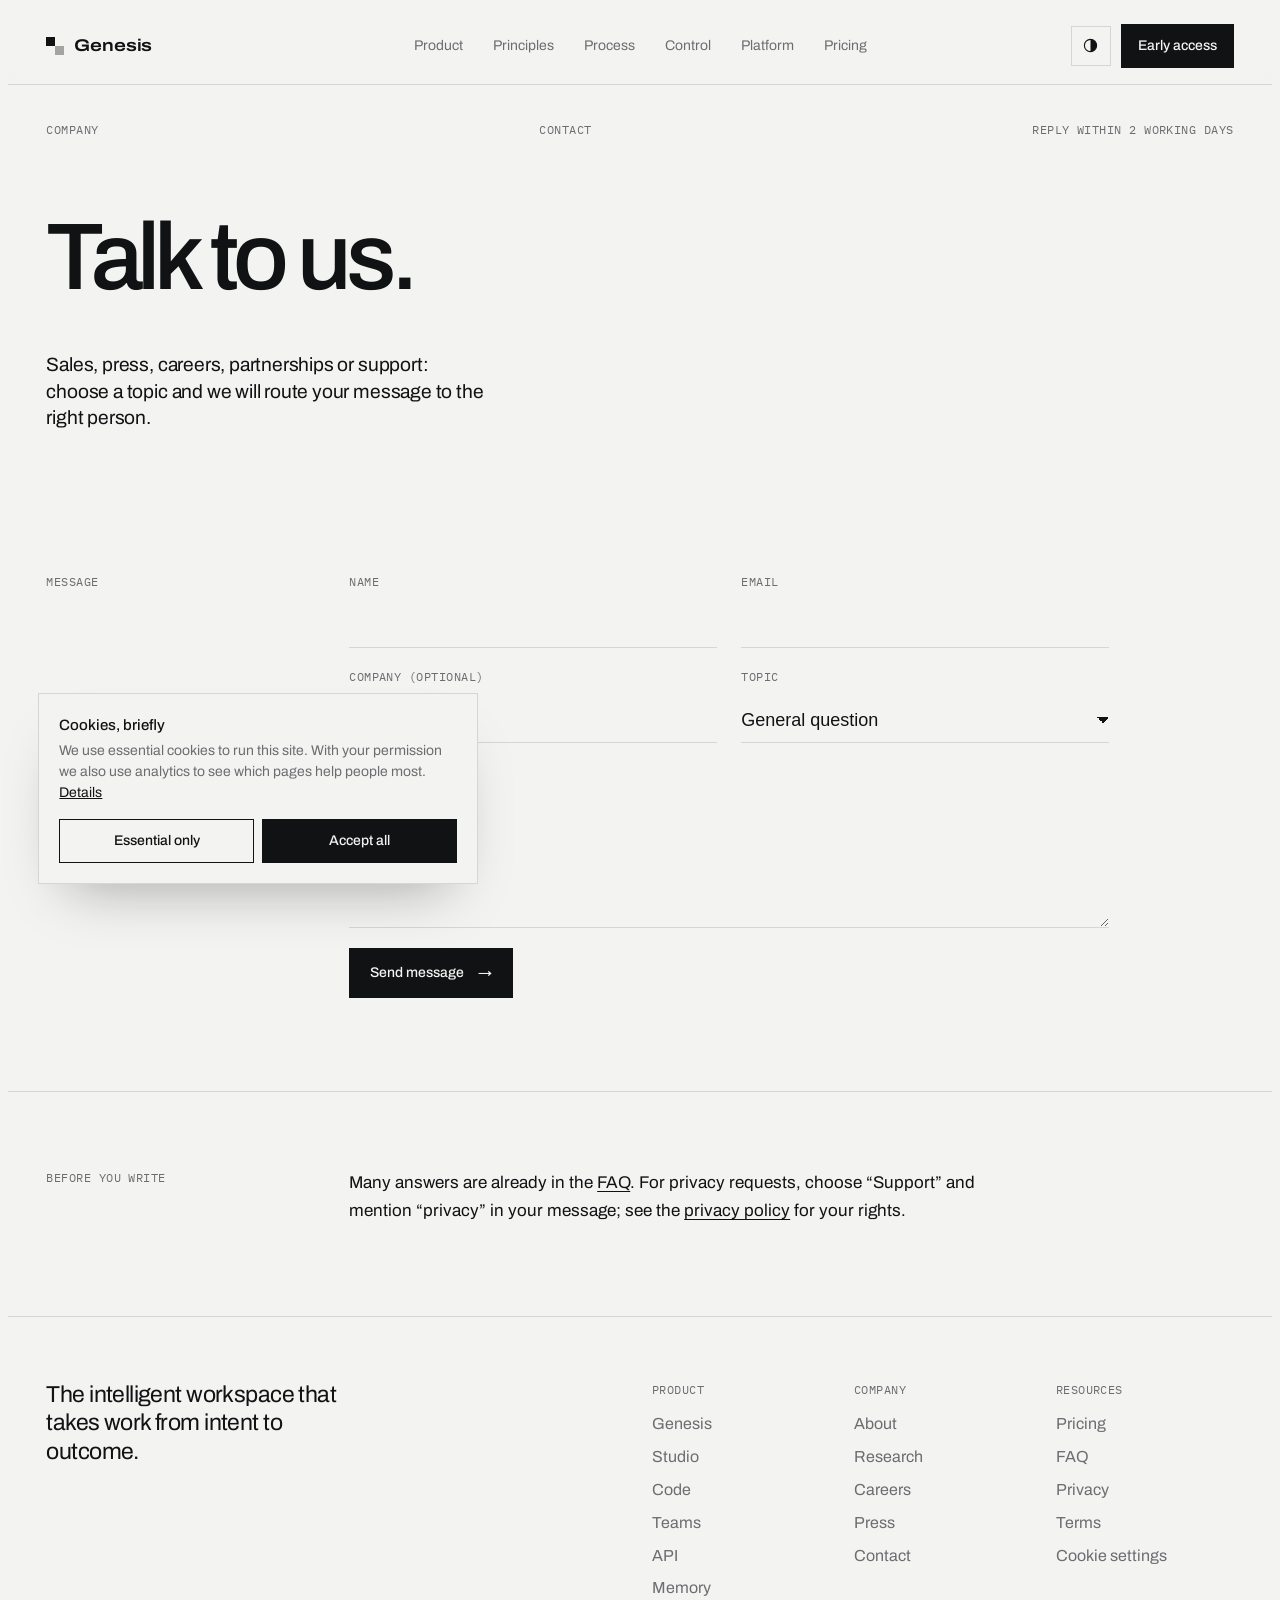
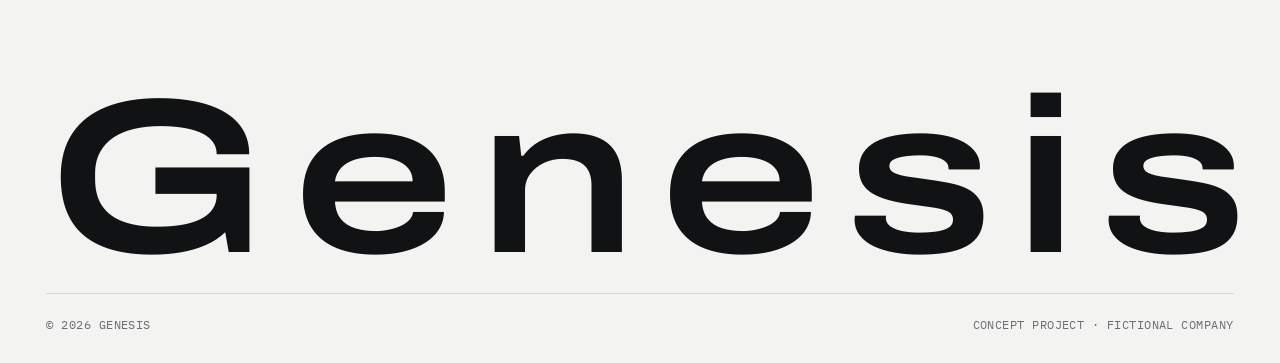
==== contact.html @ c9a2adde "Publish Genesis website Co-Authored-By: Claude Opus 5.5 <noreply@anthropic.com>" ====
<!doctype html>
<html lang="en">
<head>
<meta charset="utf-8">
<meta name="viewport" content="width=device-width,initial-scale=1,viewport-fit=cover">
<title>Contact · Genesis</title>
<meta name="description" content="Contact Genesis about sales, press, careers, partnerships or support.">
<meta property="og:type" content="website">
<meta property="og:site_name" content="Genesis">
<meta property="og:title" content="Contact · Genesis">
<meta property="og:description" content="Contact Genesis about sales, press, careers, partnerships or support.">
<meta property="og:image" content="https://wertyfff.github.io/genesis/og.jpg">
<meta name="twitter:card" content="summary_large_image">
<meta name="theme-color" content="#F3F3F1">
<link rel="icon" href="data:image/svg+xml,%3Csvg xmlns=%27http://www.w3.org/2000/svg%27 viewBox=%270 0 18 18%27%3E%3Crect width=%279%27 height=%279%27 fill=%27%23111214%27/%3E%3Crect x=%279%27 y=%279%27 width=%279%27 height=%279%27 fill=%27%23111214%27 opacity=%27.35%27/%3E%3C/svg%3E">
<link rel="preconnect" href="https://fonts.googleapis.com">
<link rel="preconnect" href="https://fonts.gstatic.com" crossorigin>
<link rel="stylesheet" href="https://fonts.googleapis.com/css2?family=Archivo:wdth,wght@62..125,100..900&family=IBM+Plex+Mono:wght@400;500&display=swap">
<script>(function(){
  try{var t=localStorage.getItem('genesis-theme');if(t==='light'||t==='dark')document.documentElement.setAttribute('data-site-theme',t)}catch(e){}
  if('scrollRestoration' in history) history.scrollRestoration='manual';
})();</script>
<link rel="stylesheet" href="assets/site.css">
</head>
<body>
<header class="nav wrap" id="nav">
  <a class="brand" href="index.html" aria-label="Genesis home"><span class="mark" aria-hidden="true"><i></i><i></i></span>Genesis</a>
  <nav class="links" aria-label="Sections">
    <a href="index.html#product">Product</a>
    <a href="index.html#principles">Principles</a>
    <a href="index.html#process">Process</a>
    <a href="index.html#control">Control</a>
    <a href="index.html#platform">Platform</a>
    <a href="index.html#pricing">Pricing</a>
  </nav>
  <div class="nav-r">
    <button class="icon-btn" id="theme" type="button" aria-label="Toggle theme">
      <svg width="15" height="15" viewBox="0 0 16 16" aria-hidden="true"><circle cx="8" cy="8" r="6.5" fill="none" stroke="currentColor" stroke-width="1.2"/><path d="M8 1.5a6.5 6.5 0 0 1 0 13z" fill="currentColor"/></svg>
    </button>
    <a class="btn" href="index.html#join"><span class="lab"><b>Early access</b><i>Early access</i></span></a>
    <button class="icon-btn burger" id="burger" type="button" aria-label="Open menu" aria-expanded="false" aria-controls="mmenu"><span></span></button>
  </div>
</header>

<div class="mmenu" id="mmenu">
  <nav aria-label="Mobile">
    <a href="index.html#product">Product</a>
    <a href="index.html#principles">Principles</a>
    <a href="index.html#process">Process</a>
    <a href="index.html#control">Control</a>
    <a href="index.html#platform">Platform</a>
    <a href="index.html#pricing">Pricing</a>
    <a href="about.html">Company</a>
    <a href="index.html#join">Early access</a>
  </nav>
  <span class="mono muted">Genesis · The intelligent workspace</span>
</div>

<main id="top">
  <section class="ph wrap">
    <div class="ph-meta mono muted"><span>Company</span><span>Contact</span><span>Reply within 2 working days</span></div>
    <h1 class="d lines sm"><span class="ln"><span>Talk to us.</span></span></h1>
    <div class="ph-foot"><p>Sales, press, careers, partnerships or support: choose a topic and we will route your message to the right person.</p></div>
  </section>
  <section class="blk wrap" style="border-top:0">
    <span class="mono muted">Message</span>
    <div class="body">
      <form class="cform nf" name="contact" method="POST" data-netlify="true" netlify-honeypot="company_site" data-ok="Thank you. Your message is on its way; we reply within two working days." novalidate>
        <input type="hidden" name="form-name" value="contact">
        <p class="hp"><label>Leave this empty <input name="company_site" tabindex="-1" autocomplete="off"></label></p>
        <div class="field"><label for="c-name">Name</label><input id="c-name" name="name" required data-label="your name" autocomplete="name"></div>
        <div class="field"><label for="c-email">Email</label><input id="c-email" name="email" type="email" required autocomplete="email"></div>
        <div class="field"><label for="c-company">Company <span>(optional)</span></label><input id="c-company" name="company" autocomplete="organization"></div>
        <div class="field"><label for="topic">Topic</label><select id="topic" name="topic">
          <option value="general">General question</option><option value="sales">Sales and Teams</option><option value="press">Press</option>
          <option value="careers">Careers</option><option value="partners">API and partnerships</option><option value="support">Support</option></select></div>
        <div class="field full"><label for="c-msg">Message</label><textarea id="c-msg" name="message" required data-label="a message"></textarea></div>
        <div class="full"><button class="btn" type="submit"><span class="lab"><b>Send message</b><i>Send message</i></span><span class="arr">→</span></button></div>
      </form>
      <p class="cform-msg form-msg mono muted" aria-live="polite"></p>
    </div>
  </section>
  <section class="blk wrap">
    <span class="mono muted">Before you write</span>
    <div class="body"><div class="prose"><p>Many answers are already in the <a href="index.html#faq">FAQ</a>. For privacy requests, choose “Support” and mention “privacy” in your message; see the <a href="privacy.html">privacy policy</a> for your rights.</p></div></div>
  </section>
</main>

<footer class="wrap">
  <div class="f-cols">
    <p class="f-lead">The intelligent workspace that takes work from intent to outcome.</p>
    <div class="f-col"><h4 class="mono muted">Product</h4><ul><li><a href="genesis.html">Genesis</a></li><li><a href="studio.html">Studio</a></li><li><a href="code.html">Code</a></li><li><a href="teams.html">Teams</a></li><li><a href="api.html">API</a></li><li><a href="memory.html">Memory</a></li></ul></div>
    <div class="f-col"><h4 class="mono muted">Company</h4><ul><li><a href="about.html">About</a></li><li><a href="research.html">Research</a></li><li><a href="careers.html">Careers</a></li><li><a href="press.html">Press</a></li><li><a href="contact.html">Contact</a></li></ul></div>
    <div class="f-col"><h4 class="mono muted">Resources</h4><ul><li><a href="index.html#pricing">Pricing</a></li><li><a href="index.html#faq">FAQ</a></li><li><a href="privacy.html">Privacy</a></li><li><a href="terms.html">Terms</a></li><li><button class="f-cookie" type="button" data-cookie-settings>Cookie settings</button></li></ul></div>
  </div>
  <p class="wordmark" aria-hidden="true"><span>G</span><span>e</span><span>n</span><span>e</span><span>s</span><span>i</span><span>s</span></p>
  <div class="f-bot mono muted"><span>© 2026 Genesis</span><span>Concept project · fictional company</span></div>
</footer>

<div class="cookie" id="cookie" role="dialog" aria-label="Cookie preferences" hidden>
  <p><b>Cookies, briefly</b>We use essential cookies to run this site. With your permission we also use analytics to see which pages help people most. <a href="privacy.html#cookies">Details</a></p>
  <div class="cookie-b">
    <button class="btn line" type="button" data-c="essential"><span class="lab"><b>Essential only</b><i>Essential only</i></span></button>
    <button class="btn" type="button" data-c="all"><span class="lab"><b>Accept all</b><i>Accept all</i></span></button>
  </div>
</div>

<script src="assets/site.js"></script>
</body>
</html>
---- assets/site.css ----
/* Layout: monochrome editorial grid; full-bleed "light plates" (rendered daylight falling on stone, fog, graphite) stand in for photography; one variable grotesk set huge and tight, mono for captions */
:root{
  --bg:#F3F3F1;
  --bg2:#E9E9E6;
  --fg:#111214;
  --muted:#6C6D71;
  --line:rgba(17,18,20,.13);
  --f-display:"Archivo","Helvetica Neue",Arial,sans-serif;
  --f-body:"Archivo","Helvetica Neue",Arial,sans-serif;
  --f-mono:"IBM Plex Mono",ui-monospace,Consolas,monospace;
  --gutter:clamp(16px,3vw,48px);
  --ease:cubic-bezier(.22,.8,.12,1);
  --ease-io:cubic-bezier(.7,0,.2,1);
  --grain:none;
}
@media (prefers-color-scheme: dark){
  :root:not([data-theme="light"]){--bg:#0F1011;--bg2:#18191B;--fg:#ECECE8;--muted:#8D8E92;--line:rgba(236,236,232,.13);color-scheme:dark}
}
:root[data-theme="dark"]{--bg:#0F1011;--bg2:#18191B;--fg:#ECECE8;--muted:#8D8E92;--line:rgba(236,236,232,.13);color-scheme:dark}
/* the visitor's saved choice wins over everything above */
:root[data-site-theme="light"]{--bg:#F3F3F1;--bg2:#E9E9E6;--fg:#111214;--muted:#6C6D71;--line:rgba(17,18,20,.13);color-scheme:light}
:root[data-site-theme="dark"]{--bg:#0F1011;--bg2:#18191B;--fg:#ECECE8;--muted:#8D8E92;--line:rgba(236,236,232,.13);color-scheme:dark}

*{box-sizing:border-box}
html{scroll-behavior:smooth}
body{background:var(--bg);color:var(--fg);font-family:var(--f-body);font-size:16px;line-height:1.55;-webkit-font-smoothing:antialiased;overflow-x:clip;transition:background .6s var(--ease),color .6s var(--ease)}
body.lock{overflow:hidden}
::selection{background:var(--fg);color:var(--bg)}
a{color:inherit}
button,input{font:inherit;color:inherit}
:focus-visible{outline:1.5px solid var(--fg);outline-offset:4px}
.wrap{padding-inline:var(--gutter)}
.mono{font-family:var(--f-mono);font-size:11.5px;letter-spacing:.04em;text-transform:uppercase;font-weight:400}
.muted{color:var(--muted)}
.sr{position:absolute;width:1px;height:1px;overflow:hidden;clip:rect(0 0 0 0);white-space:nowrap}
.d{font-family:var(--f-display);font-stretch:100%;letter-spacing:-.045em;line-height:.92;font-weight:560;margin:0;text-wrap:balance}

/* ---------- buttons ---------- */
.btn{display:inline-flex;align-items:center;gap:14px;background:var(--fg);color:var(--bg);border:1px solid var(--fg);padding:13px 20px;font-size:14px;font-weight:500;text-decoration:none;cursor:pointer;position:relative;overflow:hidden;white-space:nowrap}
.btn span{position:relative;display:inline-block;transition:transform .55s var(--ease)}
.btn .lab{overflow:hidden;display:inline-grid}
.btn .lab b,.btn .lab i{grid-area:1/1;font:inherit;font-style:normal;transition:transform .55s var(--ease)}
.btn .lab i{transform:translateY(110%)}
.btn:hover .lab b{transform:translateY(-110%)}
.btn:hover .lab i{transform:none}
.btn .arr{transition:transform .55s var(--ease)}
.btn:hover .arr{transform:translateX(4px)}
.btn.line{background:transparent;color:var(--fg)}
.tlink{font-size:14px;text-decoration:none;display:inline-flex;gap:10px;align-items:center;padding-block:6px;background:linear-gradient(currentColor,currentColor) 0 100%/100% 1px no-repeat;transition:background-size .5s var(--ease)}
.tlink:hover{background-size:0 1px;background-position:100% 100%}

/* ---------- nav ---------- */
.nav{position:sticky;top:env(safe-area-inset-top,0px);z-index:60;display:grid;grid-template-columns:1fr auto 1fr;align-items:center;gap:20px;padding-block:16px;background:color-mix(in srgb,var(--bg) 86%,transparent);backdrop-filter:blur(16px) saturate(1.1);-webkit-backdrop-filter:blur(16px);border-bottom:1px solid var(--line);transition:transform .6s var(--ease),background .6s}
.nav.hide{transform:translateY(-100%)}
.brand{display:flex;align-items:center;gap:10px;text-decoration:none;font-family:var(--f-display);font-weight:640;font-stretch:118%;font-size:17px;letter-spacing:-.01em;justify-self:start}
.mark{width:18px;height:18px;position:relative;flex:none}
.mark i{position:absolute;width:9px;height:9px;background:var(--fg);transition:transform .7s var(--ease)}
.mark i:nth-child(1){left:0;top:0}
.mark i:nth-child(2){right:0;bottom:0;opacity:.35}
.brand:hover .mark i:nth-child(1){transform:translate(9px,9px)}
.brand:hover .mark i:nth-child(2){transform:translate(-9px,-9px)}
.links{display:flex;gap:30px}
.links a{text-decoration:none;font-size:14px;color:var(--muted);transition:color .3s}
.links a:hover,.links a.on{color:var(--fg)}
.nav-r{display:flex;align-items:center;gap:10px;justify-self:end}
.icon-btn{width:40px;height:40px;border:1px solid var(--line);background:transparent;cursor:pointer;display:grid;place-items:center;transition:border-color .3s,background .3s;flex:none}
.icon-btn:hover{border-color:var(--fg)}
.burger{display:none}
.burger span{width:16px;height:1.5px;background:currentColor;display:block;position:relative;transition:background .3s}
.burger span::before,.burger span::after{content:"";position:absolute;left:0;width:16px;height:1.5px;background:currentColor;transition:transform .5s var(--ease)}
.burger span::before{top:-5px}.burger span::after{top:5px}
.menu-open .burger span{background:transparent}
.menu-open .burger span::before{transform:translateY(5px) rotate(45deg)}
.menu-open .burger span::after{transform:translateY(-5px) rotate(-45deg)}
.nav .btn{padding:10px 16px}

.mmenu{position:fixed;inset:0;z-index:55;background:var(--bg);padding:calc(env(safe-area-inset-top,0px) + 96px) var(--gutter) calc(env(safe-area-inset-bottom,0px) + 28px);display:flex;flex-direction:column;justify-content:space-between;clip-path:inset(0 0 100% 0);transition:clip-path .8s var(--ease-io);visibility:hidden}
.menu-open .mmenu{clip-path:inset(0);visibility:visible}
.mmenu nav{display:flex;flex-direction:column}
.mmenu a{font-family:var(--f-display);font-weight:520;font-size:clamp(40px,12vw,72px);letter-spacing:-.05em;line-height:1.02;text-decoration:none;padding-block:6px;transform:translateY(40px);opacity:0;transition:transform .8s var(--ease),opacity .8s var(--ease)}
.menu-open .mmenu a{transform:none;opacity:1}

/* ---------- plates (rendered imagery) ---------- */
.plate{position:relative;overflow:hidden;isolation:isolate;background:linear-gradient(var(--pa),var(--pb))}
.plate[data-tone="stone"]{--pa:#D2CFC9;--pb:#B9B5AE}
.plate[data-tone="fog"]{--pa:#C7CCD0;--pb:#ACB2B7}
.plate[data-tone="sand"]{--pa:#CFC5B6;--pb:#B6AB9B}
.plate[data-tone="graphite"]{--pa:#2E2F32;--pb:#1E1F21}
.plate[data-tone="ink"]{--pa:#1A1B1D;--pb:#0F1011}
.plate canvas{position:absolute;inset:0;width:100%;height:100%;display:block}
.plate::after{content:"";position:absolute;inset:0;background-image:var(--grain);background-size:180px;mix-blend-mode:overlay;opacity:.55;pointer-events:none;z-index:1}
.plate>.inner{position:relative;z-index:2}
.cap{display:flex;justify-content:space-between;gap:16px;padding-top:12px}

/* image reveal: wipes open from the top as it enters */
.js .wipe{clip-path:inset(0 0 0 0);transition:clip-path 1.4s var(--ease-io)}
.js .wipe.pre{clip-path:inset(0 0 100% 0)}
.js .wipe canvas{transition:transform 1.8s var(--ease-io)}
.js .wipe.pre canvas{transform:scale(1.12)}

/* text reveal */
.rv{transition:opacity 1s var(--ease),transform 1s var(--ease)}
.rv.pre{opacity:0;transform:translateY(32px)}
.ln{display:block;overflow:hidden;padding-bottom:.06em;margin-bottom:-.06em}
.ln>span{display:block}
.js .ln>span{transform:translateY(108%);transition:transform 1.3s var(--ease)}
.js .ready .ln>span{transform:none}

/* ---------- hero ---------- */
.hero{padding-block:clamp(20px,3vw,36px) 0}
.hero-meta{display:grid;grid-template-columns:repeat(3,minmax(0,1fr));gap:16px;padding-bottom:clamp(28px,6vw,90px)}
.hero-meta span:nth-child(2){text-align:center}.hero-meta span:nth-child(3){text-align:right}
h1.d{font-size:clamp(64px,15.4vw,290px);font-weight:540;letter-spacing:-.065em;line-height:.84}
h1 .ln:nth-child(2){text-align:right}
.hero-foot{display:grid;grid-template-columns:minmax(0,1fr) minmax(0,1fr);gap:24px 48px;align-items:end;padding-block:clamp(28px,4vw,56px) clamp(28px,4vw,48px)}
.hero-foot p{margin:0;max-width:36ch;font-size:clamp(17px,1.5vw,21px);line-height:1.4;letter-spacing:-.01em}
.hero-cta{display:flex;gap:24px;align-items:center;justify-content:flex-end;flex-wrap:wrap}
.hero-plate{aspect-ratio:21/9;max-width:100%}

/* ---------- statement ---------- */
.statement{display:grid;grid-template-columns:repeat(12,minmax(0,1fr));gap:24px;padding-block:clamp(90px,13vw,200px)}
.statement .mono{grid-column:1/4}
.statement p{grid-column:4/13;margin:0;font-family:var(--f-display);font-weight:480;font-size:clamp(28px,3.8vw,62px);line-height:1.06;letter-spacing:-.035em;text-wrap:pretty}
.js .statement .mw{opacity:.16;transition:opacity .4s linear}
.js .statement .mw.lit{opacity:1}

/* ---------- section head ---------- */
.sh{display:grid;grid-template-columns:repeat(12,minmax(0,1fr));gap:24px;padding-block:clamp(70px,9vw,140px) clamp(32px,4vw,56px);border-top:1px solid var(--line);align-items:end}
.sh .mono{grid-column:1/4;align-self:start}
.sh h2{grid-column:4/11;font-size:clamp(40px,6.4vw,112px)}
.sh-b{grid-column:4/13}
.sh p{grid-column:4/10;margin:20px 0 0;color:var(--muted);max-width:46ch;font-size:17px}

/* ---------- product ---------- */
.prod{aspect-ratio:16/9;max-width:100%;display:grid;place-items:center}
.prod .inner{width:min(720px,84%)}
.win{background:#FBFBF9;color:#121314;box-shadow:0 50px 100px -30px rgba(0,0,0,.55),0 18px 36px -18px rgba(0,0,0,.35),0 0 0 1px rgba(0,0,0,.05)}
.w-head{display:flex;justify-content:space-between;align-items:center;padding:12px 16px;border-bottom:1px solid rgba(0,0,0,.08);color:#76777B}
.w-head .dots{display:flex;gap:6px}
.w-head .dots i{width:9px;height:9px;border-radius:50%;background:#DCDCD8}
.w-intent{padding:20px 20px 18px;border-bottom:1px solid rgba(0,0,0,.08);min-height:100px}
.w-intent .mono{color:#8A8B8F;display:block;margin-bottom:8px}
.w-text{font-family:var(--f-display);font-weight:500;font-size:clamp(17px,1.8vw,24px);line-height:1.22;letter-spacing:-.025em}
.caret{display:inline-block;width:2px;height:1em;background:#121314;vertical-align:-.14em;margin-left:3px;animation:blink 1s steps(1) infinite}
@keyframes blink{50%{opacity:0}}
.w-steps{list-style:none;margin:0;padding:10px 0}
.w-steps li{display:grid;grid-template-columns:18px minmax(0,1fr) auto;gap:14px;align-items:center;padding:8px 20px;font-size:14px;color:#A4A5A8;transition:color .5s}
.w-steps li.on,.w-steps li.done{color:#121314}
.w-steps .ic{width:12px;height:12px;border:1px solid currentColor;border-radius:50%;position:relative}
.w-steps li.on .ic{border-color:#121314 transparent #121314 #121314;animation:spin .8s linear infinite}
.w-steps li.done .ic{background:#121314;border-color:#121314}
.w-steps li.done .ic::after{content:"";position:absolute;left:3.5px;top:1.5px;width:3px;height:6px;border:solid #FBFBF9;border-width:0 1.5px 1.5px 0;transform:rotate(45deg)}
@keyframes spin{to{transform:rotate(360deg)}}
.w-steps .t{font-family:var(--f-mono);font-size:11px;color:#8A8B8F;font-variant-numeric:tabular-nums;text-align:right}
.w-bar{height:1px;background:rgba(0,0,0,.08);position:relative}
.w-bar i{position:absolute;inset:0;background:#121314;transform-origin:left;transform:scaleX(0);transition:transform .7s var(--ease)}
.w-foot{display:flex;justify-content:space-between;align-items:center;gap:12px;padding:14px 20px;min-height:52px}
.w-res{font-size:14px;font-weight:500;display:flex;align-items:center;gap:10px;opacity:0;transform:translateY(6px);transition:all .6s var(--ease);min-width:0}
.w-res.show{opacity:1;transform:none}
.w-res b{font-family:var(--f-mono);font-size:10px;font-weight:500;letter-spacing:.06em;border:1px solid #121314;padding:2px 7px}
.w-foot .mono{color:#8A8B8F}
.feats{display:grid;grid-template-columns:repeat(3,minmax(0,1fr));gap:24px;padding-block:28px 0}
.feats div{border-top:1px solid var(--line);padding-top:18px}
.feats h3{font-family:var(--f-display);font-weight:540;font-size:22px;letter-spacing:-.03em;margin:0 0 6px}
.feats p{margin:0;color:var(--muted);max-width:34ch}

/* ---------- horizontal principles ---------- */
.hs{position:relative;border-top:1px solid var(--line);margin-top:clamp(70px,9vw,140px)}
.hs-sticky{position:sticky;top:0;height:100vh;overflow:hidden;display:flex;flex-direction:column;justify-content:center;gap:28px}
.hs-top{display:flex;justify-content:space-between;gap:16px;padding-top:88px}
.hs-track{display:flex;gap:clamp(16px,2vw,28px);will-change:transform;align-items:flex-end}
.hs-intro{flex:0 0 min(520px,36vw);align-self:stretch;display:flex;flex-direction:column;justify-content:flex-end;gap:20px;padding-right:4vw}
.hs-intro h2{font-size:clamp(44px,6vw,108px)}
.hs-intro p{margin:0;color:var(--muted);max-width:32ch}
.panel{flex:0 0 clamp(300px,34vw,560px)}
.panel .plate{aspect-ratio:4/5;max-height:58vh;width:100%}
.panel-meta{display:flex;justify-content:space-between;align-items:baseline;gap:12px;padding-top:16px}
.panel h3{font-size:clamp(30px,2.8vw,48px);font-family:var(--f-display);font-weight:540;letter-spacing:-.045em;margin:0;line-height:1}
.panel p{margin:10px 0 0;color:var(--muted);max-width:38ch}
.hs-prog{height:1px;background:var(--line);position:relative}
.hs-prog i{position:absolute;inset:0;background:var(--fg);transform-origin:left;transform:scaleX(0)}

/* ---------- process ---------- */
.steps{list-style:none;margin:0;padding:0;border-top:1px solid var(--line)}
.steps li{display:grid;grid-template-columns:repeat(12,minmax(0,1fr));gap:24px;align-items:baseline;padding:clamp(22px,2.6vw,36px) var(--gutter);border-bottom:1px solid var(--line);position:relative;isolation:isolate}
.steps li::before{content:"";position:absolute;inset:0;background:var(--bg2);transform:scaleY(0);transform-origin:top;transition:transform .7s var(--ease);z-index:-1}
.steps li:hover::before{transform:none}
.steps .n{grid-column:1/4}
.steps h3{grid-column:4/8;font-family:var(--f-display);font-weight:540;font-size:clamp(30px,3.6vw,60px);letter-spacing:-.05em;line-height:1;margin:0;transition:transform .7s var(--ease)}
.steps li:hover h3{transform:translateX(14px)}
.steps p{grid-column:8/11;margin:0;color:var(--muted)}
.steps .x{grid-column:11/13;text-align:right}

/* ---------- control ---------- */
.ctrl{display:grid;grid-template-columns:repeat(12,minmax(0,1fr));gap:24px;padding-bottom:clamp(70px,9vw,140px)}
.ctrl-l{grid-column:1/6;display:flex;flex-direction:column;gap:28px}
.ctrl-r{grid-column:7/13}
.lvl-name{font-family:var(--f-display);font-weight:540;font-size:clamp(52px,7vw,124px);letter-spacing:-.06em;line-height:.9;margin:0;overflow:hidden}
.lvl-name span{display:block}
.lvl-desc{margin:0;color:var(--muted);max-width:38ch;min-height:3.2em}
.range{-webkit-appearance:none;appearance:none;width:100%;height:28px;background:transparent;cursor:pointer;margin:0}
.range::-webkit-slider-runnable-track{height:1px;background:var(--fg)}
.range::-moz-range-track{height:1px;background:var(--fg)}
.range::-webkit-slider-thumb{-webkit-appearance:none;width:18px;height:18px;background:var(--fg);margin-top:-8.5px;border-radius:50%;transition:transform .3s var(--ease)}
.range::-moz-range-thumb{width:18px;height:18px;background:var(--fg);border:0;border-radius:50%}
.range:hover::-webkit-slider-thumb{transform:scale(1.25)}
.ticks{display:flex;justify-content:space-between}
.ticks button{background:none;border:0;padding:6px 0;cursor:pointer;color:var(--muted);font:inherit;letter-spacing:inherit;text-transform:inherit;transition:color .3s}
.ticks button.on{color:var(--fg)}
.perm{list-style:none;margin:0;padding:0;border-top:1px solid var(--line)}
.perm li{display:flex;justify-content:space-between;gap:16px;align-items:center;padding:18px 0;border-bottom:1px solid var(--line);font-size:17px}
.chip{font-family:var(--f-mono);font-size:11px;letter-spacing:.04em;text-transform:uppercase;padding:5px 12px;border:1px solid var(--fg);border-radius:99px;min-width:110px;text-align:center;transition:all .45s var(--ease);flex:none}
.chip[data-s="auto"]{background:var(--fg);color:var(--bg)}
.chip[data-s="ask"]{background:transparent;color:var(--fg)}
.chip[data-s="no"]{background:transparent;color:var(--muted);border-color:var(--line);text-decoration:line-through}

/* ---------- platform bento ---------- */
.bento{display:grid;grid-template-columns:repeat(12,minmax(0,1fr));grid-auto-rows:clamp(240px,23vw,380px);gap:clamp(8px,1vw,14px)}
.card{position:relative;text-decoration:none;color:#121314;display:block;overflow:hidden}
.card[data-ink="light"]{color:#F1F1EE}
.card .plate{position:absolute;inset:0}
.card .plate canvas{transition:transform 1.4s var(--ease)}
.card:hover .plate canvas{transform:scale(1.05)}
.card::before{content:"";position:absolute;inset:0;z-index:2;background:linear-gradient(0deg,rgba(225,223,218,.75),rgba(225,223,218,0) 55%);pointer-events:none}
.card[data-ink="light"]::before{background:linear-gradient(0deg,rgba(10,11,12,.7),rgba(10,11,12,0) 55%)}
.card .inner{position:absolute;inset:0;z-index:3;padding:clamp(18px,2vw,28px);display:flex;flex-direction:column;justify-content:space-between}
.card-top{display:flex;justify-content:space-between;align-items:flex-start;gap:12px}
.card .ar{width:34px;height:34px;border:1px solid currentColor;border-radius:50%;display:grid;place-items:center;transform:rotate(-45deg);transition:transform .6s var(--ease),background .4s,color .4s}
.card:hover .ar{transform:none}
.card h3{font-family:var(--f-display);font-weight:540;font-size:clamp(30px,3.2vw,56px);letter-spacing:-.05em;line-height:.95;margin:0 0 8px}
.card p{margin:0;max-width:30ch;font-size:15px;opacity:.78}
.c1{grid-column:span 7;grid-row:span 2}
.c2,.c3{grid-column:span 5}
.c4,.c5,.c6{grid-column:span 4}
.c1 h3{font-size:clamp(44px,5.4vw,96px)}

/* ---------- closing ---------- */
.close{margin-top:clamp(70px,9vw,140px);min-height:clamp(520px,62vw,880px);display:flex;align-items:flex-end;color:#F1F1EE}
.close .inner{width:100%;padding:clamp(28px,4vw,64px) var(--gutter);display:grid;gap:32px}
.close h2{font-size:clamp(48px,8.4vw,160px);max-width:11ch;color:#F1F1EE}
.form{display:flex;align-items:flex-end;gap:16px;max-width:640px;border-bottom:1px solid rgba(241,241,238,.5);transition:border-color .3s}
.form:focus-within{border-color:#F1F1EE}
.form input{flex:1;min-width:0;border:0;background:transparent;padding:14px 0;font-size:18px;outline:none;color:#F1F1EE}
.form input::placeholder{color:rgba(241,241,238,.5)}
.form .btn{background:#F1F1EE;color:#111214;border-color:#F1F1EE;margin-bottom:10px}
.form-msg{min-height:1.4em;margin:0;color:rgba(241,241,238,.75)}

/* ---------- pricing ---------- */
.bill{display:inline-flex;border:1px solid var(--line);padding:3px;gap:3px;margin-top:22px;border-radius:99px}
.bill button{border:0;background:transparent;padding:8px 16px;border-radius:99px;cursor:pointer;font-size:14px;color:var(--muted);transition:background .4s var(--ease),color .4s}
.bill button[aria-pressed="true"]{background:var(--fg);color:var(--bg)}
.bill em{font-style:normal;font-family:var(--f-mono);font-size:10.5px;letter-spacing:.04em;text-transform:uppercase;margin-left:6px;opacity:.7}
.plans{display:grid;grid-template-columns:repeat(12,minmax(0,1fr));gap:clamp(8px,1vw,14px);align-items:stretch}
.plan{grid-column:span 3;border:1px solid var(--line);padding:clamp(22px,2.2vw,32px);display:flex;flex-direction:column;gap:22px;margin-block:clamp(20px,3vw,44px)}
.plan h3{font-family:var(--f-display);font-weight:540;font-size:26px;letter-spacing:-.035em;margin:0}
.plan .price{font-family:var(--f-display);font-weight:520;font-size:clamp(48px,4.6vw,76px);letter-spacing:-.06em;line-height:.9;font-variant-numeric:tabular-nums;display:flex;align-items:baseline;gap:10px;flex-wrap:wrap}
.plan .per{line-height:1.3;font-size:14px;color:var(--muted);letter-spacing:0;font-weight:400}
.plan ul{list-style:none;margin:0;padding:0;display:grid;gap:10px;flex:1;align-content:start}
.plan li{display:grid;grid-template-columns:16px minmax(0,1fr);gap:10px;font-size:15px;line-height:1.4}
.plan li::before{content:"";width:9px;height:5px;border:solid currentColor;border-width:0 0 1.5px 1.5px;transform:translateY(5px) rotate(-45deg)}
.plan .btn{justify-content:space-between}
.plan-note{margin:0;font-size:14px;color:var(--muted)}
.plan.pro{grid-column:span 6;margin-block:0;border:0;color:#F1F1EE;position:relative;padding:clamp(28px,3vw,48px);gap:26px}
.plan.pro .plate{position:absolute;inset:0;z-index:0}
.plan.pro>*:not(.plate){position:relative;z-index:2}
.pro-top{display:flex;justify-content:space-between;align-items:center;gap:12px;flex-wrap:wrap}
.pill{font-family:var(--f-mono);font-size:11px;letter-spacing:.05em;text-transform:uppercase;background:#F1F1EE;color:#111214;padding:6px 12px;border-radius:99px;display:inline-flex;align-items:center;gap:8px}
.pill i{width:6px;height:6px;border-radius:50%;background:#111214;animation:blink 1.6s infinite}
.plan.pro h3{font-size:clamp(30px,2.6vw,40px)}
.plan.pro .price{font-size:clamp(84px,9vw,150px);gap:16px}
.plan.pro .per{color:rgba(241,241,238,.7)}
.old{font-size:.3em;letter-spacing:-.02em;color:rgba(241,241,238,.55);text-decoration:line-through;text-decoration-thickness:1.5px;align-self:flex-start;margin-top:.5em}
.offer{border:1px solid rgba(241,241,238,.35);padding:14px 16px;display:flex;justify-content:space-between;align-items:center;gap:12px;flex-wrap:wrap;font-size:15px}
.offer b{font-weight:600}
.plan.pro ul{grid-template-columns:1fr 1fr;gap:10px 24px}
.plan.pro .btn{background:#F1F1EE;color:#111214;border-color:#F1F1EE;padding:18px 24px;font-size:16px}
.plan.pro .plan-note{color:rgba(241,241,238,.65)}
.save{font-family:var(--f-mono);font-size:11px;letter-spacing:.04em;text-transform:uppercase;border:1px solid currentColor;padding:3px 8px;border-radius:99px;align-self:center;transition:opacity .4s}
.incl{display:flex;flex-wrap:wrap;gap:10px 28px;padding-block:24px 0;justify-content:center}
.incl span::before{content:"✓  "}

/* ---------- cookies ---------- */
.cookie{position:fixed;left:var(--gutter);bottom:calc(env(safe-area-inset-bottom,0px) + 16px);z-index:70;width:min(440px,calc(100% - 2 * var(--gutter)));background:var(--bg);border:1px solid var(--line);box-shadow:0 30px 60px -30px rgba(0,0,0,.35);padding:20px;display:grid;gap:16px;transform:translateY(24px);opacity:0;transition:transform .7s var(--ease),opacity .7s var(--ease)}
.cookie.show{transform:none;opacity:1}
.cookie p{margin:0;font-size:14px;line-height:1.5;color:var(--muted)}
.cookie p b{color:var(--fg);font-weight:500;display:block;margin-bottom:4px;font-size:15px}
.cookie-b{display:flex;gap:8px;flex-wrap:wrap}
.cookie .btn{padding:10px 16px;flex:1;justify-content:center}

/* ---------- faq ---------- */
.faq{display:grid;grid-template-columns:repeat(12,minmax(0,1fr));gap:24px;padding-block:clamp(70px,9vw,140px)}
.faq-h{grid-column:1/5}
.faq-h h2{font-size:clamp(40px,4.6vw,80px);position:sticky;top:100px}
.faq-l{grid-column:6/13;border-top:1px solid var(--line)}
.faq details{border-bottom:1px solid var(--line)}
.faq summary{list-style:none;cursor:pointer;display:flex;justify-content:space-between;gap:24px;align-items:center;padding:24px 0;font-size:clamp(18px,1.7vw,23px);letter-spacing:-.02em;font-weight:500}
.faq summary::-webkit-details-marker{display:none}
.pm{width:14px;height:14px;position:relative;flex:none}
.pm::before,.pm::after{content:"";position:absolute;left:0;top:50%;width:14px;height:1.5px;background:currentColor;transition:transform .5s var(--ease)}
.pm::after{transform:rotate(90deg)}
.faq details[open] .pm::after{transform:rotate(0)}
.faq .ans{margin:0;padding:0 0 26px;color:var(--muted);max-width:56ch}
.faq details[open] .ans{animation:fadeup .6s var(--ease)}
@keyframes fadeup{from{opacity:0;transform:translateY(-6px)}}

/* ---------- footer ---------- */
footer{border-top:1px solid var(--line);padding-top:clamp(40px,5vw,72px);overflow:hidden}
.f-cols{display:grid;grid-template-columns:repeat(12,minmax(0,1fr));gap:24px}
.f-lead{grid-column:1/6;margin:0;font-size:clamp(20px,1.8vw,26px);letter-spacing:-.025em;line-height:1.25;max-width:24ch}
.f-col{grid-column:span 2}
.f-col:first-of-type{grid-column:7/9}
.f-col h4{margin:0 0 14px;font-weight:400}
.f-col ul{list-style:none;margin:0;padding:0;display:grid;gap:8px}
.f-col a{text-decoration:none;color:var(--muted);transition:color .3s}
.f-col a:hover{color:var(--fg)}
.wordmark{font-family:var(--f-display);font-weight:600;font-stretch:125%;font-size:clamp(60px,17.2vw,330px);letter-spacing:-.06em;line-height:.8;margin:clamp(48px,7vw,110px) 0 0;white-space:nowrap;display:flex;justify-content:space-between}
.wordmark span{display:inline-block;transition:transform .8s var(--ease)}
.wordmark:hover span{transform:translateY(-6%)}
.wordmark:hover span:nth-child(2n){transform:translateY(4%)}
.f-bot{display:flex;flex-wrap:wrap;justify-content:space-between;gap:12px 32px;padding-block:22px;border-top:1px solid var(--line);margin-top:clamp(16px,2vw,28px)}

/* ---------- responsive ---------- */
@media (max-width:1080px){
  .links{display:none}
  .burger{display:grid}
  .nav{grid-template-columns:auto 1fr}
}
@media (max-width:900px){
  .hero-foot{grid-template-columns:1fr}
  .hero-cta{justify-content:flex-start}
  .hero-plate{aspect-ratio:4/5}
  .hero-meta{grid-template-columns:1fr 1fr}
  .hero-meta span:nth-child(2){display:none}
  .statement .mono,.statement p,.sh .mono,.sh h2,.sh p,.sh-b{grid-column:1/-1}
  .prod{aspect-ratio:auto;padding-block:48px}
  .prod .inner{width:calc(100% - 32px)}
  .feats{grid-template-columns:1fr}
  .hs{height:auto!important}
  .hs-sticky{position:static;height:auto;overflow:visible}
  .hs-top{padding-top:0}
  .hs-track{flex-direction:column;align-items:stretch;transform:none!important;gap:48px}
  .hs-intro{flex:none;padding-right:0}
  .panel{flex:none}
  .panel .plate{max-height:none;aspect-ratio:4/3}
  .hs-prog{display:none}
  .steps li{grid-template-columns:1fr;gap:10px}
  .steps .n,.steps h3,.steps p,.steps .x{grid-column:1/-1;text-align:left}
  .ctrl-l,.ctrl-r{grid-column:1/-1}
  .bento{grid-auto-rows:auto}
  .c1,.c2,.c3,.c4,.c5,.c6{grid-column:1/-1;grid-row:auto;aspect-ratio:4/3}
  .faq-h,.faq-l{grid-column:1/-1}
  .plan,.plan.pro{grid-column:1/-1;margin-block:0}
  .plan.pro{order:-1}
  .incl{justify-content:flex-start}
  .faq-h h2{position:static}
  .f-lead{grid-column:1/-1}
  .f-col,.f-col:first-of-type{grid-column:span 4}
}
@media (max-width:600px){
  .nav .btn{display:none}
  .form{flex-direction:column;align-items:stretch;border-bottom:0}
  .form input{border-bottom:1px solid rgba(241,241,238,.5)}
  .form .btn{justify-content:space-between}
  .w-steps li{padding-inline:14px}
  .f-col,.f-col:first-of-type{grid-column:span 6}
  .plan.pro ul{grid-template-columns:1fr}
  .cookie{left:12px;width:calc(100% - 24px)}
}
@media (prefers-reduced-motion:reduce){
  *,*::before,*::after{animation-duration:.001s!important;animation-iteration-count:1!important;transition-duration:.001s!important}
  .js .ln>span{transform:none}
  .js .statement .mw{opacity:1}
}

/* ================= shared additions for inner pages ================= */
.plate .photo{position:absolute;inset:0;width:100%;height:100%;object-fit:cover;z-index:0}
.plate.has-photo canvas{display:none}
.links a.here{color:var(--fg)}

/* page hero */
.ph{padding-block:clamp(20px,3vw,36px) clamp(36px,5vw,72px)}
.ph-meta{display:flex;flex-wrap:wrap;justify-content:space-between;gap:10px 24px;padding-bottom:clamp(36px,6vw,96px)}
.ph h1.d{font-size:clamp(56px,11vw,200px);font-weight:540;letter-spacing:-.06em;line-height:.86}
.ph h1.d.sm{font-size:clamp(44px,7.4vw,128px);line-height:.9}
.ph-foot{display:grid;grid-template-columns:repeat(12,minmax(0,1fr));gap:24px;padding-top:clamp(28px,4vw,56px);align-items:end}
.ph-foot p{grid-column:1/7;margin:0;font-size:clamp(17px,1.5vw,21px);line-height:1.4;letter-spacing:-.01em;max-width:40ch}
.ph-foot .hero-cta{grid-column:7/13}
.wide-plate{aspect-ratio:21/9;max-width:100%}

/* label + body rows */
.blk{display:grid;grid-template-columns:repeat(12,minmax(0,1fr));gap:24px;padding-block:clamp(48px,6vw,96px);border-top:1px solid var(--line)}
.blk>.mono{grid-column:1/4}
.blk>.body{grid-column:4/12;min-width:0}
.lead{font-family:var(--f-display);font-weight:480;font-size:clamp(24px,2.8vw,44px);line-height:1.12;letter-spacing:-.03em;margin:0;text-wrap:pretty}
.prose{max-width:66ch;font-size:17px;line-height:1.65}
.prose h2{font-family:var(--f-display);font-weight:540;font-size:clamp(24px,2.2vw,32px);letter-spacing:-.03em;line-height:1.1;margin:48px 0 12px}
.prose h2:first-child{margin-top:0}
.prose p,.prose ul{margin:0 0 14px}
.prose ul{padding-left:20px}
.prose li{margin-bottom:6px}
.prose a{text-underline-offset:3px}
.note{border:1px solid var(--line);background:var(--bg2);padding:16px 18px;font-size:15px;line-height:1.5;margin:0 0 32px;max-width:66ch}

/* list rows (roles, research areas, specs) */
.rowlist{list-style:none;margin:0;padding:0;border-top:1px solid var(--line)}
.rowlist li{border-bottom:1px solid var(--line)}
.rowlist .r{display:grid;grid-template-columns:repeat(12,minmax(0,1fr));gap:24px;align-items:baseline;padding:clamp(20px,2.4vw,32px) var(--gutter);text-decoration:none;position:relative;isolation:isolate}
.rowlist a.r::before{content:"";position:absolute;inset:0;background:var(--bg2);transform:scaleY(0);transform-origin:top;transition:transform .6s var(--ease);z-index:-1}
.rowlist a.r:hover::before{transform:none}
.rowlist .r>.mono:first-child{grid-column:1/4}
.rowlist h3{grid-column:4/8;margin:0;font-family:var(--f-display);font-weight:540;font-size:clamp(24px,2.6vw,40px);letter-spacing:-.04em;line-height:1.05}
.rowlist p{grid-column:8/12;margin:0;color:var(--muted)}
.rowlist .go{grid-column:12/13;text-align:right;transition:transform .5s var(--ease)}
.rowlist a.r:hover .go{transform:translateX(6px)}

.kv{list-style:none;margin:0;padding:0;border-top:1px solid var(--line);max-width:760px}
.kv li{display:grid;grid-template-columns:minmax(0,1fr) minmax(0,2fr);gap:24px;padding:14px 0;border-bottom:1px solid var(--line)}
.kv li span:first-child{color:var(--muted)}

/* next page card */
.next{display:block;position:relative;text-decoration:none;color:#F1F1EE;overflow:hidden;margin-block:clamp(48px,6vw,96px) 0}
.next .plate{aspect-ratio:21/8;max-width:100%}
.next .inner{position:absolute;inset:0;z-index:3;display:flex;flex-direction:column;justify-content:space-between;padding:clamp(20px,3vw,44px)}
.next::before{content:"";position:absolute;inset:0;z-index:2;background:linear-gradient(0deg,rgba(10,11,12,.6),rgba(10,11,12,0) 60%);pointer-events:none}
.next h2{font-size:clamp(48px,8vw,140px);color:#F1F1EE}
.next .plate canvas{transition:transform 1.4s var(--ease)}
.next:hover .plate canvas{transform:scale(1.04)}

/* light form on page background */
.cform{display:grid;grid-template-columns:1fr 1fr;gap:20px 24px;max-width:760px}
.cform .full{grid-column:1/-1}
.field{display:grid;gap:8px}
.field label{font-family:var(--f-mono);font-size:11.5px;letter-spacing:.04em;text-transform:uppercase;color:var(--muted)}
.field input,.field select,.field textarea{width:100%;border:0;border-bottom:1px solid var(--line);background:transparent;padding:10px 0;font-size:18px;outline:none;border-radius:0;color:var(--fg);transition:border-color .3s}
.field textarea{min-height:140px;resize:vertical;line-height:1.5}
.field select{appearance:none;-webkit-appearance:none;background:linear-gradient(45deg,transparent 50%,currentColor 50%) right 6px center/6px 6px no-repeat,linear-gradient(-45deg,transparent 50%,currentColor 50%) right 0 center/6px 6px no-repeat;cursor:pointer}
.field select option{background:var(--bg);color:var(--fg)}
.field input:focus,.field select:focus,.field textarea:focus{border-color:var(--fg)}
.cform .btn{justify-self:start}
.cform-msg{margin:0;min-height:1.4em}
.hp{position:absolute!important;left:-9999px!important;width:1px;height:1px;overflow:hidden}
.plan-note-sel{margin:0;color:rgba(241,241,238,.8)}

/* press: boilerplate, marks, swatches */
.boiler{border:1px solid var(--line);padding:clamp(20px,2.4vw,32px);max-width:760px;display:grid;gap:18px}
.boiler p{margin:0;font-size:18px;line-height:1.55}
.boiler .btn{justify-self:start}
.marks{display:grid;grid-template-columns:repeat(3,minmax(0,1fr));gap:clamp(8px,1vw,14px)}
.marks>div{aspect-ratio:4/3;display:grid;place-items:center;border:1px solid var(--line);position:relative}
.marks>div .mono{position:absolute;left:14px;bottom:12px}
.marks .dk{background:#111214;color:#F1F1EE;border-color:var(--line)}
.marks .lt{background:#F3F3F1;color:#111214}
.big-mark{width:72px;height:72px;position:relative}
.big-mark i{position:absolute;width:36px;height:36px;background:currentColor}
.big-mark i:nth-child(1){left:0;top:0}.big-mark i:nth-child(2){right:0;bottom:0;opacity:.35}
.big-word{font-family:var(--f-display);font-weight:640;font-stretch:118%;font-size:clamp(34px,4vw,60px);letter-spacing:-.02em}
.swatches{display:grid;grid-template-columns:repeat(5,minmax(0,1fr));gap:clamp(8px,1vw,14px)}
.sw{aspect-ratio:1;display:flex;flex-direction:column;justify-content:flex-end;padding:12px;font-family:var(--f-mono);font-size:11px;letter-spacing:.04em;text-transform:uppercase;border:1px solid var(--line)}

.f-cookie{background:none;border:0;padding:0;cursor:pointer;color:var(--muted);font:inherit;text-align:left;transition:color .3s}
.f-cookie:hover{color:var(--fg)}
.cookie p a{color:var(--fg)}

@media (max-width:900px){
  .ph-foot p,.ph-foot .hero-cta{grid-column:1/-1}
  .ph-foot .hero-cta{justify-content:flex-start}
  .wide-plate{aspect-ratio:4/3}
  .blk>.mono,.blk>.body{grid-column:1/-1}
  .rowlist .r{grid-template-columns:1fr;gap:8px}
  .rowlist .r>*{grid-column:1/-1!important;text-align:left!important}
  .next .plate{aspect-ratio:4/3}
  .cform{grid-template-columns:1fr}
  .marks{grid-template-columns:1fr}
  .swatches{grid-template-columns:repeat(3,minmax(0,1fr))}
  .kv li{grid-template-columns:1fr;gap:4px}
}
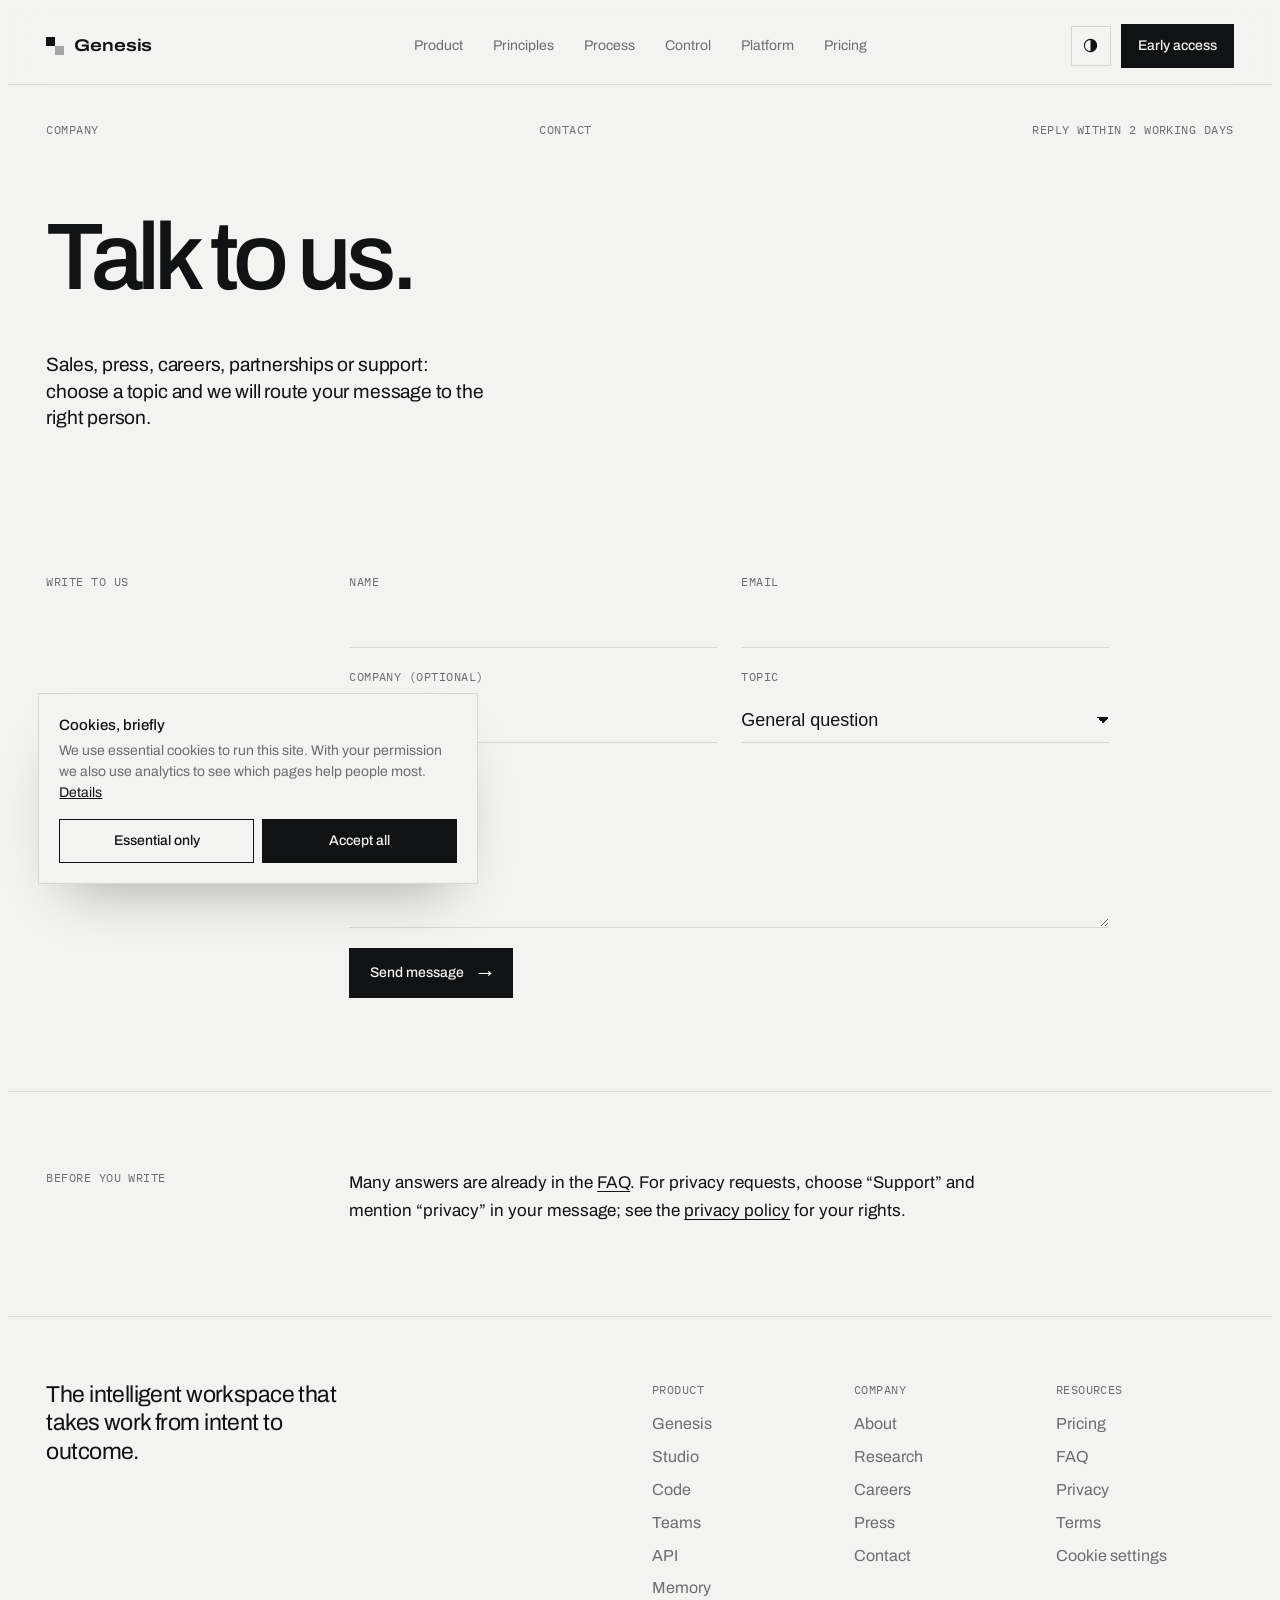
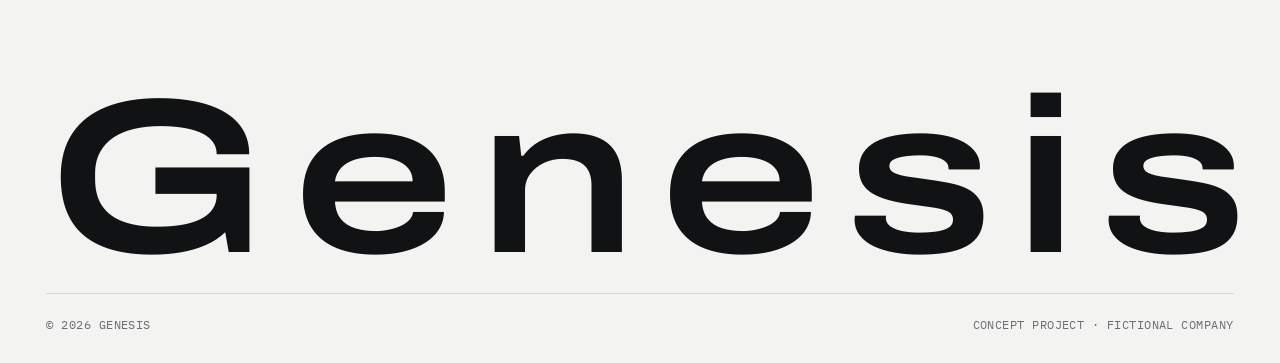
==== commit 5a063fc6: "Mobile: lighter scene rendering, larger tap targets, touch-safe hover Co-Authored-By: Claude Opus 5." ====
--- a/contact.html
+++ b/contact.html
@@ -63,7 +63,7 @@
     <div class="ph-foot"><p>Sales, press, careers, partnerships or support: choose a topic and we will route your message to the right person.</p></div>
   </section>
   <section class="blk wrap" style="border-top:0">
-    <span class="mono muted">Message</span>
+    <span class="mono muted">Write to us</span>
     <div class="body">
       <form class="cform nf" name="contact" method="POST" data-netlify="true" netlify-honeypot="company_site" data-ok="Thank you. Your message is on its way; we reply within two working days." novalidate>
         <input type="hidden" name="form-name" value="contact">
--- a/assets/site.css
+++ b/assets/site.css
@@ -474,3 +474,26 @@
   .swatches{grid-template-columns:repeat(3,minmax(0,1fr))}
   .kv li{grid-template-columns:1fr;gap:4px}
 }
+
+/* ================= phones: comfortable tap targets ================= */
+@media (max-width:900px){
+  .brand{padding-block:8px}
+  .tlink{padding-block:12px}
+  .f-col ul{gap:0}
+  .f-col a,.f-cookie{display:inline-block;padding-block:9px}
+  .ticks button{padding-block:13px}
+  .range{height:44px}
+  .range::-webkit-slider-thumb{width:26px;height:26px;margin-top:-12.5px}
+  .range::-moz-range-thumb{width:26px;height:26px}
+  .bill button{padding:12px 18px}
+  .f-bot{flex-direction:column}
+  .hero-meta span:nth-child(3){display:none}
+  .hero-meta{grid-template-columns:1fr}
+}
+/* hover effects only where a real pointer hovers; on touch they would stick after a tap */
+@media (hover:none){
+  .card:hover .plate canvas,.next:hover .plate canvas{transform:none}
+  .steps li:hover::before,.rowlist a.r:hover::before{transform:scaleY(0)}
+  .steps li:hover h3{transform:none}
+  .wordmark:hover span{transform:none}
+}
